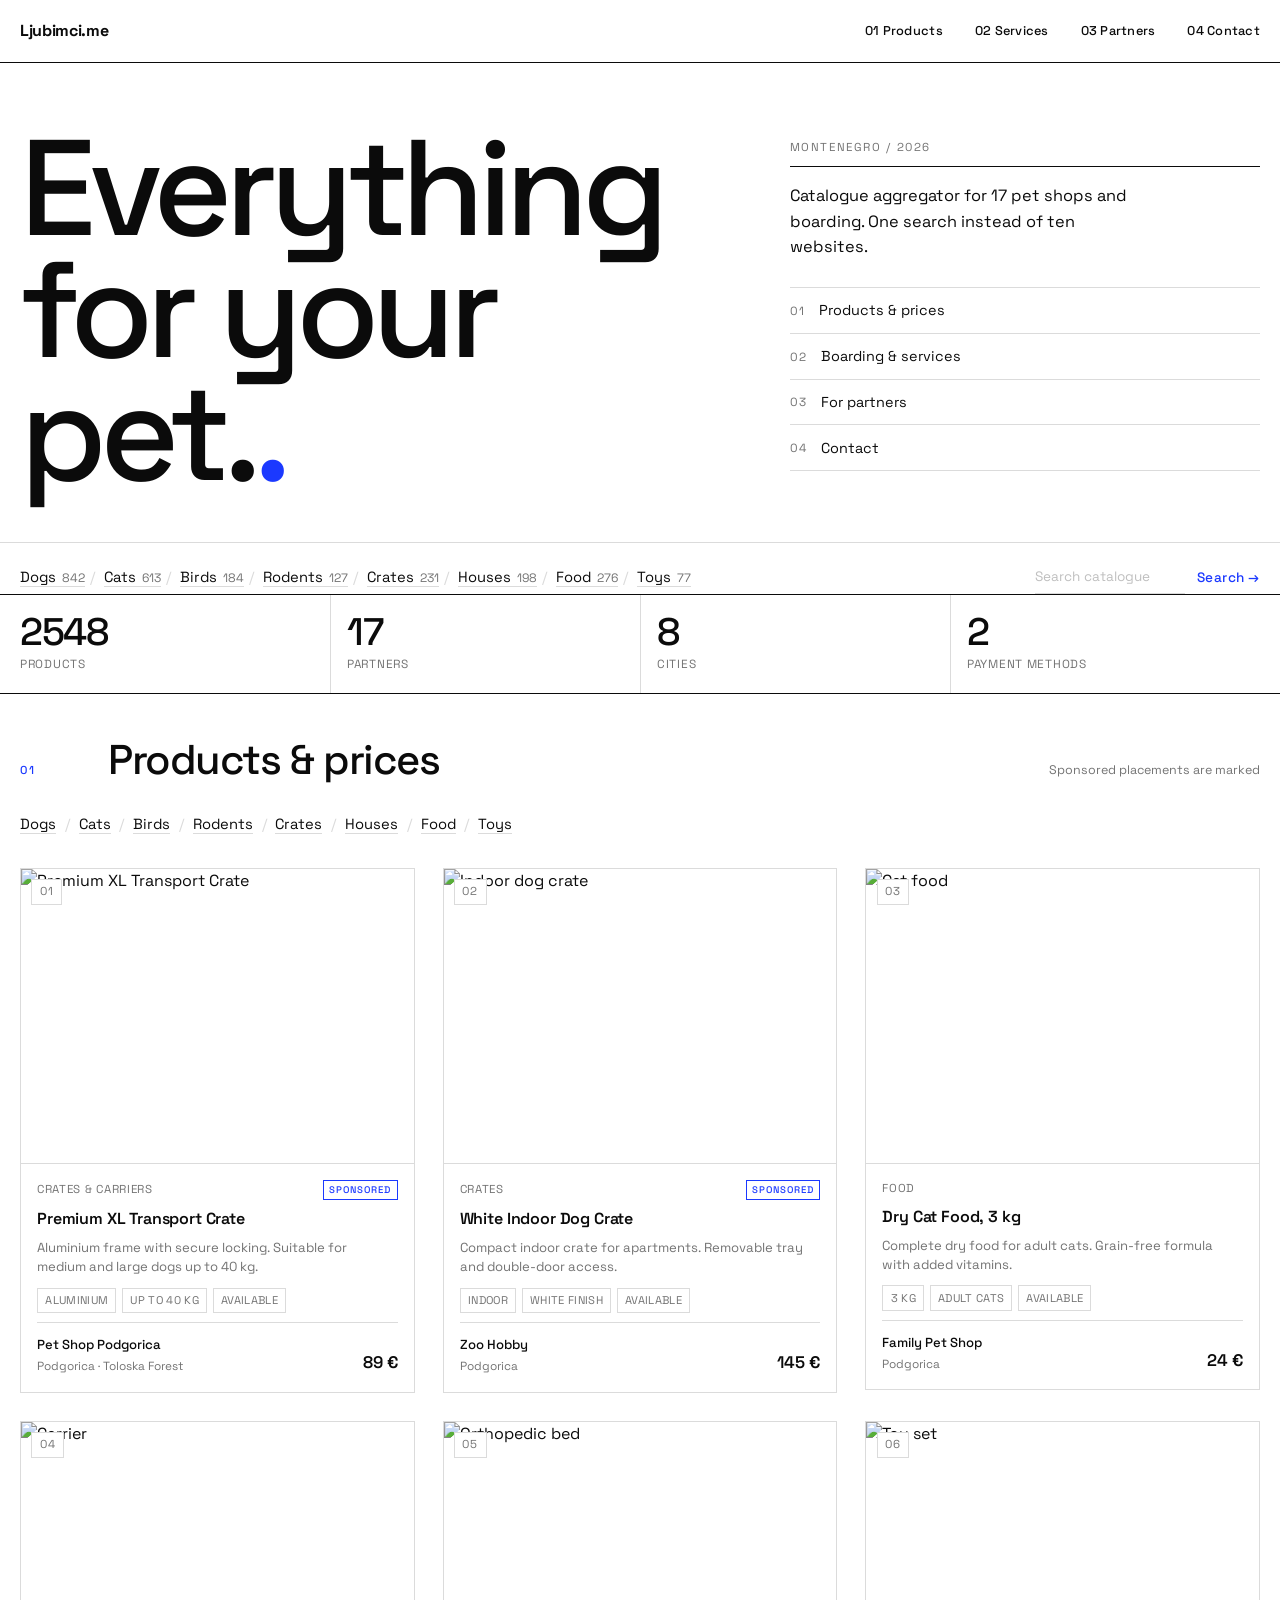
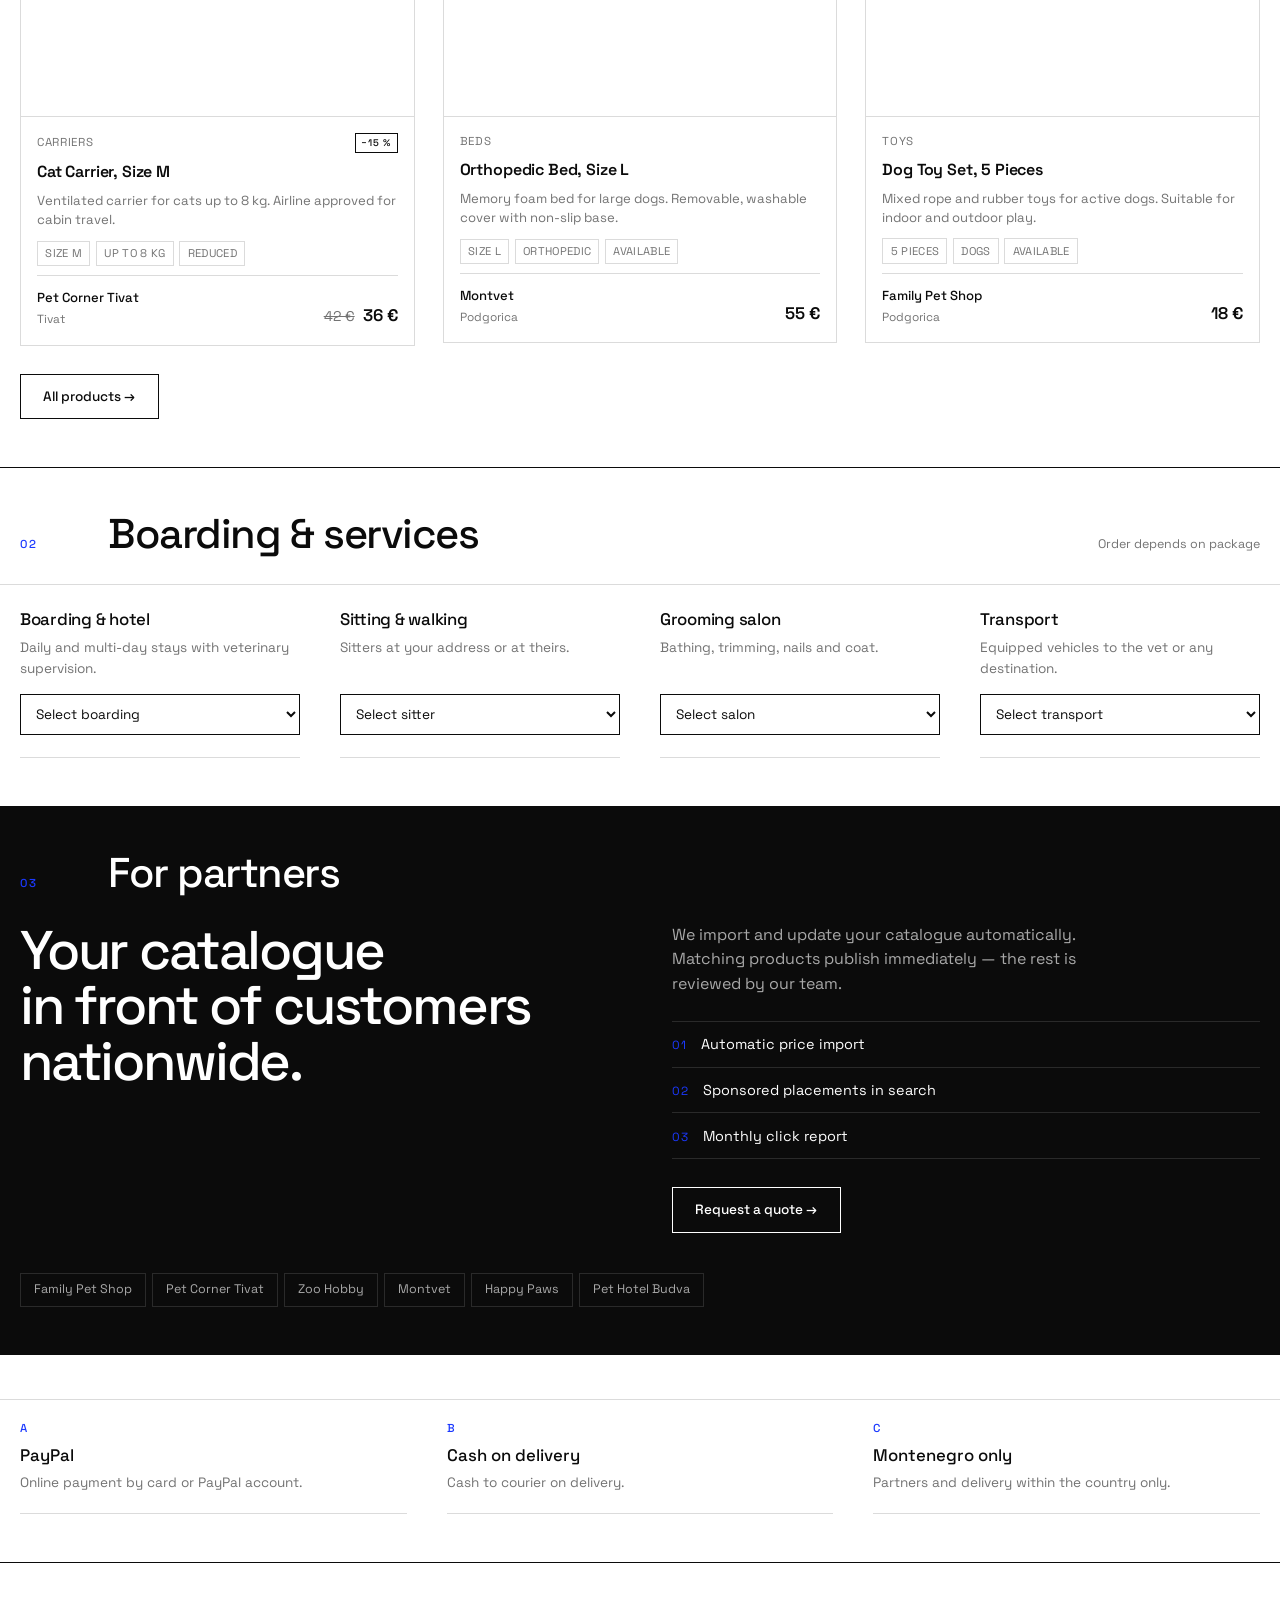
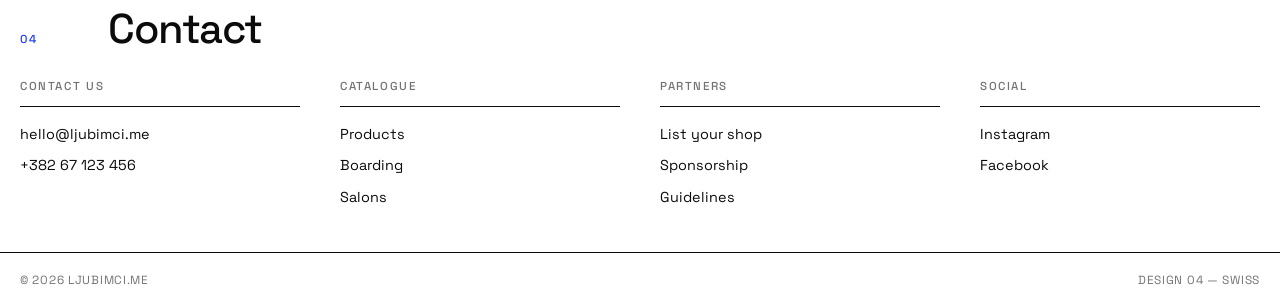
==== designs/04-swiss/index.html @ 00465221 "Add Ljubimci.me landing page prototypes hub and eight designs." ====
<!DOCTYPE html>
<html lang="en">
<head>
<meta charset="UTF-8">
<meta name="viewport" content="width=device-width, initial-scale=1.0">
<meta name="description" content="Ljubimci.me — pet products and services from across Montenegro.">
<title>Ljubimci.me — Swiss</title>
<link rel="preconnect" href="https://fonts.googleapis.com">
<link rel="preconnect" href="https://fonts.gstatic.com" crossorigin>
<link href="https://fonts.googleapis.com/css2?family=Space+Grotesk:wght@400;500;600;700&display=swap" rel="stylesheet">
<link rel="stylesheet" href="../../shared/reset.css">
<link rel="stylesheet" href="styles.css">
</head>
<body>

<header class="bar">
  <div class="grid bar__in">
    <a href="#" class="logo">Ljubimci.me</a>
    <input type="checkbox" id="nav" class="navcheck sr-only">
    <label for="nav" class="burger" aria-label="Menu"><span></span><span></span></label>
    <nav class="nav">
      <a href="#s01">01 Products</a>
      <a href="#s02">02 Services</a>
      <a href="#s03">03 Partners</a>
      <a href="#s04">04 Contact</a>
    </nav>
  </div>
</header>

<main>

  <section class="stage">
    <div class="grid stage__in">
      <h1>Everything<br>for your<br>pet.<span class="dot">.</span></h1>
      <div class="stage__side">
        <p class="meta">Montenegro / 2026</p>
        <p class="stage__text">Catalogue aggregator for 17 pet shops and boarding. One search instead of ten websites.</p>
        <ol class="toc">
          <li><a href="#s01"><span>01</span> Products & prices</a></li>
          <li><a href="#s02"><span>02</span> Boarding & services</a></li>
          <li><a href="#s03"><span>03</span> For partners</a></li>
          <li><a href="#s04"><span>04</span> Contact</a></li>
        </ol>
      </div>
    </div>

    <div class="grid stage__cats">
      <div class="stage__cats-row">
        <nav class="stage-cats" aria-label="Categories">
          <a href="#">Dogs <em>842</em></a><span>/</span>
          <a href="#">Cats <em>613</em></a><span>/</span>
          <a href="#">Birds <em>184</em></a><span>/</span>
          <a href="#">Rodents <em>127</em></a><span>/</span>
          <a href="#">Crates <em>231</em></a><span>/</span>
          <a href="#">Houses <em>198</em></a><span>/</span>
          <a href="#">Food <em>276</em></a><span>/</span>
          <a href="#">Toys <em>77</em></a>
        </nav>
        <form class="stage__search-form" role="search">
          <label class="sr-only" for="q">Search</label>
          <input id="q" type="search" placeholder="Search catalogue">
          <button type="submit">Search →</button>
        </form>
      </div>
    </div>

    <div class="grid nums">
      <div><strong>2548</strong><span>products</span></div>
      <div><strong>17</strong><span>partners</span></div>
      <div><strong>8</strong><span>cities</span></div>
      <div><strong>2</strong><span>payment methods</span></div>
    </div>
  </section>

  <section class="band" id="s01">
    <div class="grid band__head">
      <p class="num">01</p>
      <h2>Products & prices</h2>
      <p class="band__note">Sponsored placements are marked</p>
    </div>

    <div class="grid">
      <p class="cats">
        <a href="#">Dogs</a> <span>/</span>
        <a href="#">Cats</a> <span>/</span>
        <a href="#">Birds</a> <span>/</span>
        <a href="#">Rodents</a> <span>/</span>
        <a href="#">Crates</a> <span>/</span>
        <a href="#">Houses</a> <span>/</span>
        <a href="#">Food</a> <span>/</span>
        <a href="#">Toys</a>
      </p>
    </div>

    <div class="grid">
      <ul class="cards">
        <li>
          <article class="card">
            <a href="#">
              <div class="card__img">
                <img src="https://images.pexels.com/photos/28468158/pexels-photo-28468158.jpeg?auto=compress&amp;cs=tinysrgb&amp;w=700" alt="Premium XL Transport Crate">
                <span class="card__num">01</span>
              </div>
              <div class="card__body">
                <div class="card__top">
                  <span class="card__cat">Crates & carriers</span>
                  <span class="card__flag">Sponsored</span>
                </div>
                <h3>Premium XL Transport Crate</h3>
                <p class="card__desc">Aluminium frame with secure locking. Suitable for medium and large dogs up to 40 kg.</p>
                <ul class="card__specs">
                  <li>Aluminium</li>
                  <li>Up to 40 kg</li>
                  <li>Available</li>
                </ul>
                <footer class="card__foot">
                  <div>
                    <p class="card__shop">Pet Shop Podgorica</p>
                    <p class="card__loc">Podgorica · Toloska Forest</p>
                  </div>
                  <p class="card__price">89 €</p>
                </footer>
              </div>
            </a>
          </article>
        </li>
        <li>
          <article class="card">
            <a href="#">
              <div class="card__img">
                <img src="https://images.pexels.com/photos/28922232/pexels-photo-28922232.jpeg?auto=compress&amp;cs=tinysrgb&amp;w=700" alt="Indoor dog crate">
                <span class="card__num">02</span>
              </div>
              <div class="card__body">
                <div class="card__top">
                  <span class="card__cat">Crates</span>
                  <span class="card__flag">Sponsored</span>
                </div>
                <h3>White Indoor Dog Crate</h3>
                <p class="card__desc">Compact indoor crate for apartments. Removable tray and double-door access.</p>
                <ul class="card__specs">
                  <li>Indoor</li>
                  <li>White finish</li>
                  <li>Available</li>
                </ul>
                <footer class="card__foot">
                  <div>
                    <p class="card__shop">Zoo Hobby</p>
                    <p class="card__loc">Podgorica</p>
                  </div>
                  <p class="card__price">145 €</p>
                </footer>
              </div>
            </a>
          </article>
        </li>
        <li>
          <article class="card">
            <a href="#">
              <div class="card__img">
                <img src="https://images.unsplash.com/photo-1558993457-4bc6ec2c3734?w=700&amp;h=700&amp;fit=crop" alt="Cat food">
                <span class="card__num">03</span>
              </div>
              <div class="card__body">
                <div class="card__top">
                  <span class="card__cat">Food</span>
                </div>
                <h3>Dry Cat Food, 3 kg</h3>
                <p class="card__desc">Complete dry food for adult cats. Grain-free formula with added vitamins.</p>
                <ul class="card__specs">
                  <li>3 kg</li>
                  <li>Adult cats</li>
                  <li>Available</li>
                </ul>
                <footer class="card__foot">
                  <div>
                    <p class="card__shop">Family Pet Shop</p>
                    <p class="card__loc">Podgorica</p>
                  </div>
                  <p class="card__price">24 €</p>
                </footer>
              </div>
            </a>
          </article>
        </li>
        <li>
          <article class="card">
            <a href="#">
              <div class="card__img">
                <img src="https://images.pexels.com/photos/10875389/pexels-photo-10875389.jpeg?auto=compress&amp;cs=tinysrgb&amp;w=700" alt="Carrier">
                <span class="card__num">04</span>
              </div>
              <div class="card__body">
                <div class="card__top">
                  <span class="card__cat">Carriers</span>
                  <span class="card__flag card__flag--sale">−15 %</span>
                </div>
                <h3>Cat Carrier, Size M</h3>
                <p class="card__desc">Ventilated carrier for cats up to 8 kg. Airline approved for cabin travel.</p>
                <ul class="card__specs">
                  <li>Size M</li>
                  <li>Up to 8 kg</li>
                  <li>Reduced</li>
                </ul>
                <footer class="card__foot">
                  <div>
                    <p class="card__shop">Pet Corner Tivat</p>
                    <p class="card__loc">Tivat</p>
                  </div>
                  <p class="card__price"><s>42 €</s> 36 €</p>
                </footer>
              </div>
            </a>
          </article>
        </li>
        <li>
          <article class="card">
            <a href="#">
              <div class="card__img">
                <img src="https://images.unsplash.com/photo-1562039479-3d5221c1511f?w=700&amp;h=700&amp;fit=crop" alt="Orthopedic bed">
                <span class="card__num">05</span>
              </div>
              <div class="card__body">
                <div class="card__top">
                  <span class="card__cat">Beds</span>
                </div>
                <h3>Orthopedic Bed, Size L</h3>
                <p class="card__desc">Memory foam bed for large dogs. Removable, washable cover with non-slip base.</p>
                <ul class="card__specs">
                  <li>Size L</li>
                  <li>Orthopedic</li>
                  <li>Available</li>
                </ul>
                <footer class="card__foot">
                  <div>
                    <p class="card__shop">Montvet</p>
                    <p class="card__loc">Podgorica</p>
                  </div>
                  <p class="card__price">55 €</p>
                </footer>
              </div>
            </a>
          </article>
        </li>
        <li>
          <article class="card">
            <a href="#">
              <div class="card__img">
                <img src="https://images.unsplash.com/photo-1535294435445-d7249524ef2e?w=700&amp;h=700&amp;fit=crop" alt="Toy set">
                <span class="card__num">06</span>
              </div>
              <div class="card__body">
                <div class="card__top">
                  <span class="card__cat">Toys</span>
                </div>
                <h3>Dog Toy Set, 5 Pieces</h3>
                <p class="card__desc">Mixed rope and rubber toys for active dogs. Suitable for indoor and outdoor play.</p>
                <ul class="card__specs">
                  <li>5 pieces</li>
                  <li>Dogs</li>
                  <li>Available</li>
                </ul>
                <footer class="card__foot">
                  <div>
                    <p class="card__shop">Family Pet Shop</p>
                    <p class="card__loc">Podgorica</p>
                  </div>
                  <p class="card__price">18 €</p>
                </footer>
              </div>
            </a>
          </article>
        </li>
      </ul>
    </div>

    <div class="grid"><a href="#" class="ghost">All products →</a></div>
  </section>

  <section class="band" id="s02">
    <div class="grid band__head">
      <p class="num">02</p>
      <h2>Boarding & services</h2>
      <p class="band__note">Order depends on package</p>
    </div>

    <div class="grid svc">
      <article>
        <h3>Boarding & hotel</h3>
        <p>Daily and multi-day stays with veterinary supervision.</p>
        <label class="sr-only" for="s1">Select boarding</label>
        <select id="s1">
          <option>Select boarding</option>
          <option>Happy Paws, Podgorica — from 15 €/day</option>
          <option>Pet Hotel Budva — from 12 €/day</option>
          <option>Care4Pets, Nikšić — from 10 €/day</option>
        </select>
      </article>
      <article>
        <h3>Sitting & walking</h3>
        <p>Sitters at your address or at theirs.</p>
        <label class="sr-only" for="s2">Select sitter</label>
        <select id="s2">
          <option>Select sitter</option>
          <option>Pet Sitter CG — from 8 €/hr</option>
          <option>Pets on Holiday — from 7 €/hr</option>
        </select>
      </article>
      <article>
        <h3>Grooming salon</h3>
        <p>Bathing, trimming, nails and coat.</p>
        <label class="sr-only" for="s3">Select salon</label>
        <select id="s3">
          <option>Select salon</option>
          <option>Happy Paws Salon — from 20 €</option>
          <option>Pet Style Bar, Tivat — from 18 €</option>
        </select>
      </article>
      <article>
        <h3>Transport</h3>
        <p>Equipped vehicles to the vet or any destination.</p>
        <label class="sr-only" for="s4">Select transport</label>
        <select id="s4">
          <option>Select transport</option>
          <option>Happy Paws Transport — from 10 €</option>
        </select>
      </article>
    </div>
  </section>

  <section class="invert" id="s03">
    <div class="grid band__head band__head--inv">
      <p class="num">03</p>
      <h2>For partners</h2>
    </div>
    <div class="grid pitch">
      <p class="pitch__big">Your catalogue<br>in front of customers<br>nationwide.</p>
      <div class="pitch__body">
        <p>We import and update your catalogue automatically. Matching products publish immediately — the rest is reviewed by our team.</p>
        <ul class="list">
          <li><span>01</span> Automatic price import</li>
          <li><span>02</span> Sponsored placements in search</li>
          <li><span>03</span> Monthly click report</li>
        </ul>
        <a href="#s04" class="ghost ghost--inv">Request a quote →</a>
      </div>
    </div>
    <div class="grid roster">
      <span>Family Pet Shop</span>
      <span>Pet Corner Tivat</span>
      <span>Zoo Hobby</span>
      <span>Montvet</span>
      <span>Happy Paws</span>
      <span>Pet Hotel Budva</span>
    </div>
  </section>

  <section class="band">
    <div class="grid pay">
      <div><p class="num">A</p><h3>PayPal</h3><p>Online payment by card or PayPal account.</p></div>
      <div><p class="num">B</p><h3>Cash on delivery</h3><p>Cash to courier on delivery.</p></div>
      <div><p class="num">C</p><h3>Montenegro only</h3><p>Partners and delivery within the country only.</p></div>
    </div>
  </section>

</main>

<footer class="foot" id="s04">
  <div class="grid band__head">
    <p class="num">04</p>
    <h2>Contact</h2>
  </div>
  <div class="grid foot__grid">
    <div><h4>Contact us</h4><a href="mailto:hello@ljubimci.me">hello@ljubimci.me</a><a href="tel:+38267123456">+382 67 123 456</a></div>
    <div><h4>Catalogue</h4><a href="#s01">Products</a><a href="#s02">Boarding</a><a href="#s02">Salons</a></div>
    <div><h4>Partners</h4><a href="#s03">List your shop</a><a href="#s03">Sponsorship</a><a href="#s03">Guidelines</a></div>
    <div><h4>Social</h4><a href="#">Instagram</a><a href="#">Facebook</a></div>
  </div>
  <div class="grid foot__base"><p>© 2026 Ljubimci.me</p><p>Design 04 — Swiss</p></div>
</footer>

</body>
</html>
---- designs/04-swiss/styles.css ----
/* ==========================================================================
   Design 04 — Swiss
   Hairline grid, oversized type, numbered sections, product list rows.
   No shadows, no rounded corners, one accent colour.
   ========================================================================== */

:root {
  --ink: #0B0B0B;
  --paper: #FFFFFF;
  --accent: #1B39FF;
  --line: #DBDBDB;
  --muted: #737373;
  --font: 'Space Grotesk', system-ui, sans-serif;
  --grid: 1280px;
  --pad: 1.25rem;
}

body {
  font-family: var(--font);
  background: var(--paper);
  color: var(--ink);
  line-height: 1.55;
  font-size: 16px;
}

.grid {
  width: 100%;
  max-width: var(--grid);
  margin-inline: auto;
  padding-inline: var(--pad);
}

::selection { background: var(--accent); color: #fff; }

/* --- bar ---------------------------------------------------------------- */
.bar { border-bottom: 1px solid var(--ink); position: sticky; top: 0; background: var(--paper); z-index: 60; }

.bar__in {
  display: flex;
  align-items: center;
  justify-content: space-between;
  gap: 1rem;
  min-height: 62px;
}

.logo { font-size: 1rem; font-weight: 700; letter-spacing: -0.02em; }

.nav { display: none; gap: 2rem; }

.nav a {
  font-size: 0.8rem;
  font-weight: 500;
  letter-spacing: 0.02em;
  position: relative;
}

.nav a::after {
  content: '';
  position: absolute;
  left: 0; right: 100%;
  bottom: -3px;
  height: 1.5px;
  background: var(--accent);
  transition: right 0.3s cubic-bezier(0.2, 0.7, 0.3, 1);
}

.nav a:hover::after { right: 0; }
.nav a:hover { color: var(--accent); }

.burger { display: grid; gap: 6px; padding: 0.5rem 0; cursor: pointer; }
.burger span { width: 24px; height: 1.5px; background: var(--ink); transition: transform 0.25s; }
.navcheck:checked ~ .burger span:first-child { transform: translateY(3.75px) rotate(45deg); }
.navcheck:checked ~ .burger span:last-child { transform: translateY(-3.75px) rotate(-45deg); }

.navcheck:checked ~ .nav {
  display: grid;
  position: absolute;
  inset: 62px 0 auto;
  background: var(--paper);
  border-bottom: 1px solid var(--ink);
  padding: 0 var(--pad);
}

.navcheck:checked ~ .nav a { padding-block: 0.9rem; border-bottom: 1px solid var(--line); font-size: 0.95rem; }
.navcheck:checked ~ .nav a:last-child { border-bottom: 0; }

/* --- stage -------------------------------------------------------------- */
.stage {
  position: relative;
  isolation: isolate;
  border-bottom: 1px solid var(--ink);
  background-color: var(--paper);
  background-image: url('https://images.unsplash.com/photo-1587300003388-59208cc962cb?w=1600&h=900&fit=crop');
  background-size: cover;
  background-position: center right;
}

.stage::before {
  content: '';
  position: absolute;
  inset: 0;
  z-index: 0;
  background: linear-gradient(
    90deg,
    rgba(255, 255, 255, 0.97) 0%,
    rgba(255, 255, 255, 0.9) 42%,
    rgba(255, 255, 255, 0.72) 68%,
    rgba(255, 255, 255, 0.55) 100%
  );
}

.stage > * { position: relative; z-index: 1; }

.stage__in { display: grid; gap: 2rem; padding-block: 2.5rem 2rem; }

.stage h1 {
  font-size: clamp(3rem, 15vw, 8.5rem);
  font-weight: 500;
  line-height: 0.9;
  letter-spacing: -0.055em;
}

.dot { color: var(--accent); }

.meta {
  font-size: 0.72rem;
  letter-spacing: 0.14em;
  text-transform: uppercase;
  color: var(--muted);
  padding-bottom: 0.6rem;
  border-bottom: 1px solid var(--ink);
  margin-bottom: 1rem;
}

.stage__text { font-size: 1.02rem; max-width: 36ch; margin-bottom: 1.75rem; }

.toc { display: grid; }
.toc li { border-top: 1px solid var(--line); }
.toc li:last-child { border-bottom: 1px solid var(--line); }

.toc a {
  display: flex;
  gap: 0.9rem;
  padding: 0.7rem 0;
  font-size: 0.9rem;
  transition: padding-left 0.25s, color 0.25s;
}

.toc a:hover { padding-left: 0.5rem; color: var(--accent); }
.toc span { color: var(--muted); font-size: 0.74rem; letter-spacing: 0.08em; padding-top: 0.15rem; }

.stage__cats {
  border-top: 1px solid var(--line);
  padding-block: 1.1rem 0;
}

.stage__cats-row {
  display: flex;
  flex-wrap: wrap;
  align-items: center;
  justify-content: space-between;
  gap: 1rem 1.5rem;
}

.stage-cats {
  flex: 1;
  min-width: min(100%, 260px);
  font-size: 0.92rem;
  line-height: 1.9;
}

.stage-cats a { border-bottom: 1px solid var(--line); }
.stage-cats a:hover { color: var(--accent); border-color: var(--accent); }
.stage-cats span { color: var(--line); margin-inline: 0.3rem; }

.stage-cats em {
  font-style: normal;
  font-size: 0.76rem;
  color: var(--muted);
  margin-left: 0.15rem;
}

.stage__search-form {
  display: flex;
  align-items: center;
  gap: 0.75rem;
  flex-shrink: 0;
}

.stage__search-form input {
  border: 0;
  border-bottom: 1px solid var(--line);
  padding: 0.35rem 0;
  font-size: 0.85rem;
  font-family: inherit;
  width: min(150px, 34vw);
}

.stage__search-form input::placeholder { color: #BFBFBF; }
.stage__search-form input:focus { outline: none; border-color: var(--accent); }

.stage__search-form button {
  font-family: inherit;
  font-size: 0.85rem;
  font-weight: 500;
  letter-spacing: 0.04em;
  color: var(--accent);
  white-space: nowrap;
}

.stage__search-form button:hover { text-decoration: underline; }

.nums {
  display: grid;
  grid-template-columns: repeat(2, 1fr);
  border-top: 1px solid var(--ink);
}

.nums > div { padding: 1.1rem 0; }
.nums > div + div { border-left: 1px solid var(--line); padding-left: 1rem; }
.nums > div:nth-child(3) { border-left: 0; padding-left: 0; border-top: 1px solid var(--line); }
.nums > div:nth-child(4) { border-top: 1px solid var(--line); }

.nums strong {
  display: block;
  font-size: clamp(1.6rem, 4vw, 2.4rem);
  font-weight: 500;
  letter-spacing: -0.035em;
  line-height: 1;
}

.nums span { font-size: 0.74rem; letter-spacing: 0.06em; text-transform: uppercase; color: var(--muted); }

/* --- bands -------------------------------------------------------------- */
.band { border-bottom: 1px solid var(--ink); padding-block: 2.75rem 3rem; }

.band__head {
  display: grid;
  gap: 0.25rem;
  margin-bottom: 1.75rem;
}

.num {
  font-size: 0.72rem;
  font-weight: 500;
  letter-spacing: 0.16em;
  color: var(--accent);
}

.band__head h2 {
  font-size: clamp(1.5rem, 4.5vw, 2.6rem);
  font-weight: 500;
  letter-spacing: -0.035em;
  line-height: 1.05;
}

.band__note { font-size: 0.78rem; color: var(--muted); }

/* --- category inline links ---------------------------------------------- */
.cats { font-size: 0.92rem; line-height: 2; margin-bottom: 1.75rem; }
.cats a { border-bottom: 1px solid var(--line); }
.cats a:hover { color: var(--accent); border-color: var(--accent); }
.cats span { color: var(--line); margin-inline: 0.3rem; }

/* --- product cards ------------------------------------------------------ */
.cards {
  display: grid;
  grid-template-columns: 1fr;
  gap: 1.25rem;
  margin-bottom: 1.75rem;
}

.card {
  background: var(--paper);
  border: 1px solid var(--line);
}

.card a {
  display: flex;
  flex-direction: column;
  height: 100%;
  transition: background 0.2s;
}

.card a:hover { background: #F6F7FF; }

.card__img {
  position: relative;
  border-bottom: 1px solid var(--line);
}

.card__img img {
  display: block;
  width: 100%;
  aspect-ratio: 4 / 3;
  object-fit: cover;
  transition: filter 0.3s;
}

.card a:hover .card__img img { filter: saturate(1.08); }

.card__num {
  position: absolute;
  top: 0.65rem;
  left: 0.65rem;
  font-size: 0.72rem;
  letter-spacing: 0.1em;
  color: var(--muted);
  background: var(--paper);
  padding: 0.2rem 0.45rem;
  border: 1px solid var(--line);
}

.card__body {
  display: flex;
  flex-direction: column;
  flex: 1;
  padding: 1rem;
  gap: 0.55rem;
}

.card__top {
  display: flex;
  align-items: center;
  justify-content: space-between;
  gap: 0.5rem;
}

.card__cat {
  font-size: 0.72rem;
  letter-spacing: 0.06em;
  text-transform: uppercase;
  color: var(--muted);
}

.card__flag {
  font-size: 0.6rem;
  font-weight: 500;
  letter-spacing: 0.1em;
  text-transform: uppercase;
  color: var(--accent);
  border: 1px solid var(--accent);
  padding: 0.1rem 0.35rem;
  white-space: nowrap;
}

.card__flag--sale { color: var(--ink); border-color: var(--ink); }

.card h3 {
  font-size: 1rem;
  font-weight: 600;
  line-height: 1.3;
  letter-spacing: -0.01em;
}

.card__desc {
  font-size: 0.82rem;
  color: var(--muted);
  line-height: 1.45;
}

.card__specs {
  display: flex;
  flex-wrap: wrap;
  gap: 0.35rem;
  margin-top: 0.15rem;
}

.card__specs li {
  font-size: 0.7rem;
  letter-spacing: 0.03em;
  text-transform: uppercase;
  border: 1px solid var(--line);
  padding: 0.2rem 0.45rem;
  color: var(--muted);
}

.card__foot {
  display: flex;
  align-items: flex-end;
  justify-content: space-between;
  gap: 0.75rem;
  margin-top: auto;
  padding-top: 0.75rem;
  border-top: 1px solid var(--line);
}

.card__shop { font-size: 0.82rem; font-weight: 500; }
.card__loc { font-size: 0.74rem; color: var(--muted); margin-top: 0.1rem; }

.card__price {
  font-size: 1.05rem;
  font-weight: 600;
  white-space: nowrap;
}

.card__price s { color: var(--muted); font-weight: 400; font-size: 0.88rem; margin-right: 0.25rem; }

.ghost {
  display: inline-block;
  font-size: 0.85rem;
  font-weight: 500;
  border: 1px solid var(--ink);
  padding: 0.7rem 1.4rem;
  transition: background 0.25s, color 0.25s;
}

.ghost:hover { background: var(--ink); color: var(--paper); }
.ghost--inv { border-color: var(--paper); }
.ghost--inv:hover { background: var(--paper); color: var(--ink); }

/* --- services ----------------------------------------------------------- */
.svc { display: grid; gap: 0; border-top: 1px solid var(--line); align-items: stretch; }
.svc article {
  display: flex;
  flex-direction: column;
  height: 100%;
  border-bottom: 1px solid var(--line);
  padding-block: 1.35rem;
}
.svc h3 { font-size: 1.05rem; font-weight: 500; letter-spacing: -0.015em; margin-bottom: 0.3rem; }
.svc p { font-size: 0.85rem; color: var(--muted); margin-bottom: 0.9rem; flex: 1; }

.svc select {
  width: 100%;
  margin-top: auto;
  border: 1px solid var(--ink);
  background: var(--paper);
  padding: 0.65rem 0.7rem;
  font-family: inherit;
  font-size: 0.85rem;
}

.svc select:focus { outline: 2px solid var(--accent); outline-offset: -2px; }

/* --- invert block ------------------------------------------------------- */
.invert {
  position: relative;
  isolation: isolate;
  background-color: var(--ink);
  background-image: url('https://images.unsplash.com/photo-1601758228041-f3b2795255f1?w=1600&h=900&fit=crop');
  background-size: cover;
  background-position: center;
  color: var(--paper);
  padding-block: 2.75rem 3rem;
}

.invert::before {
  content: '';
  position: absolute;
  inset: 0;
  z-index: 0;
  background: linear-gradient(
    120deg,
    rgba(11, 11, 11, 0.94) 0%,
    rgba(11, 11, 11, 0.88) 45%,
    rgba(11, 11, 11, 0.78) 100%
  );
}

.invert > * { position: relative; z-index: 1; }
.band__head--inv h2 { color: var(--paper); }
.pitch { display: grid; gap: 2rem; margin-bottom: 2.5rem; }

.pitch__big {
  font-size: clamp(1.75rem, 6vw, 3.4rem);
  font-weight: 500;
  line-height: 1.02;
  letter-spacing: -0.04em;
}

.pitch__body > p { color: #A8A8A8; max-width: 44ch; margin-bottom: 1.5rem; }

.list { display: grid; margin-bottom: 1.75rem; border-top: 1px solid #2A2A2A; }

.list li {
  display: flex;
  gap: 0.85rem;
  padding: 0.7rem 0;
  border-bottom: 1px solid #2A2A2A;
  font-size: 0.9rem;
}

.list span { color: var(--accent); font-size: 0.74rem; letter-spacing: 0.08em; padding-top: 0.2rem; }

.roster { display: flex; flex-wrap: wrap; gap: 0.4rem; }

.roster span {
  border: 1px solid #2A2A2A;
  padding: 0.4rem 0.8rem;
  font-size: 0.78rem;
  color: #A8A8A8;
}

/* --- payment ------------------------------------------------------------ */
.pay { display: grid; gap: 0; border-top: 1px solid var(--line); }
.pay > div { border-bottom: 1px solid var(--line); padding-block: 1.25rem; }
.pay h3 { font-size: 1.05rem; font-weight: 500; margin: 0.3rem 0 0.2rem; }
.pay p:last-child { font-size: 0.85rem; color: var(--muted); max-width: 34ch; }

/* --- footer ------------------------------------------------------------- */
.foot { padding-block: 2.75rem 0; }
.foot__grid { display: grid; gap: 1.75rem; padding-bottom: 2.5rem; }

.foot h4 {
  font-size: 0.72rem;
  font-weight: 500;
  letter-spacing: 0.14em;
  text-transform: uppercase;
  color: var(--muted);
  padding-bottom: 0.6rem;
  border-bottom: 1px solid var(--ink);
  margin-bottom: 0.75rem;
}

.foot__grid a { display: block; font-size: 0.9rem; padding-block: 0.28rem; }
.foot__grid a:hover { color: var(--accent); }

.foot__base {
  display: flex;
  justify-content: space-between;
  gap: 1rem;
  border-top: 1px solid var(--ink);
  padding-block: 1.1rem;
  font-size: 0.74rem;
  letter-spacing: 0.06em;
  text-transform: uppercase;
  color: var(--muted);
}

/* --- breakpoints -------------------------------------------------------- */
@media (min-width: 640px) {
  .nums { grid-template-columns: repeat(4, 1fr); }
  .nums > div:nth-child(3), .nums > div:nth-child(4) { border-top: 0; }
  .nums > div:nth-child(3) { border-left: 1px solid var(--line); padding-left: 1rem; }

  .stage-cats { line-height: 2.1; }

  .svc { grid-template-columns: 1fr 1fr; column-gap: 2.5rem; }
  .pay { grid-template-columns: repeat(3, 1fr); column-gap: 2.5rem; }
  .foot__grid { grid-template-columns: repeat(2, 1fr); column-gap: 2.5rem; }

  .cards { grid-template-columns: repeat(2, minmax(0, 1fr)); gap: 1.5rem; }
}

@media (min-width: 1024px) {
  .burger { display: none; }
  .nav { display: flex; }
  .navcheck:checked ~ .nav { position: static; inset: auto; display: flex; border: 0; padding: 0; }
  .navcheck:checked ~ .nav a { border: 0; padding-block: 0; font-size: 0.8rem; }

  .stage__in { grid-template-columns: minmax(0, 1.5fr) minmax(0, 1fr); gap: 4rem; padding-block: 4rem 3rem; }
  .stage__side { padding-top: 0.75rem; }

  .band__head { grid-template-columns: 4rem minmax(0, 1fr) auto; align-items: baseline; gap: 1.5rem; }
  .band__note { text-align: right; }

  .cards { grid-template-columns: repeat(3, minmax(0, 1fr)); gap: 1.75rem; }

  .svc { grid-template-columns: repeat(4, 1fr); column-gap: 2.5rem; }
  .pitch { grid-template-columns: minmax(0, 1fr) minmax(0, 1fr); gap: 4rem; }
  .foot__grid { grid-template-columns: repeat(4, 1fr); column-gap: 2.5rem; }
}
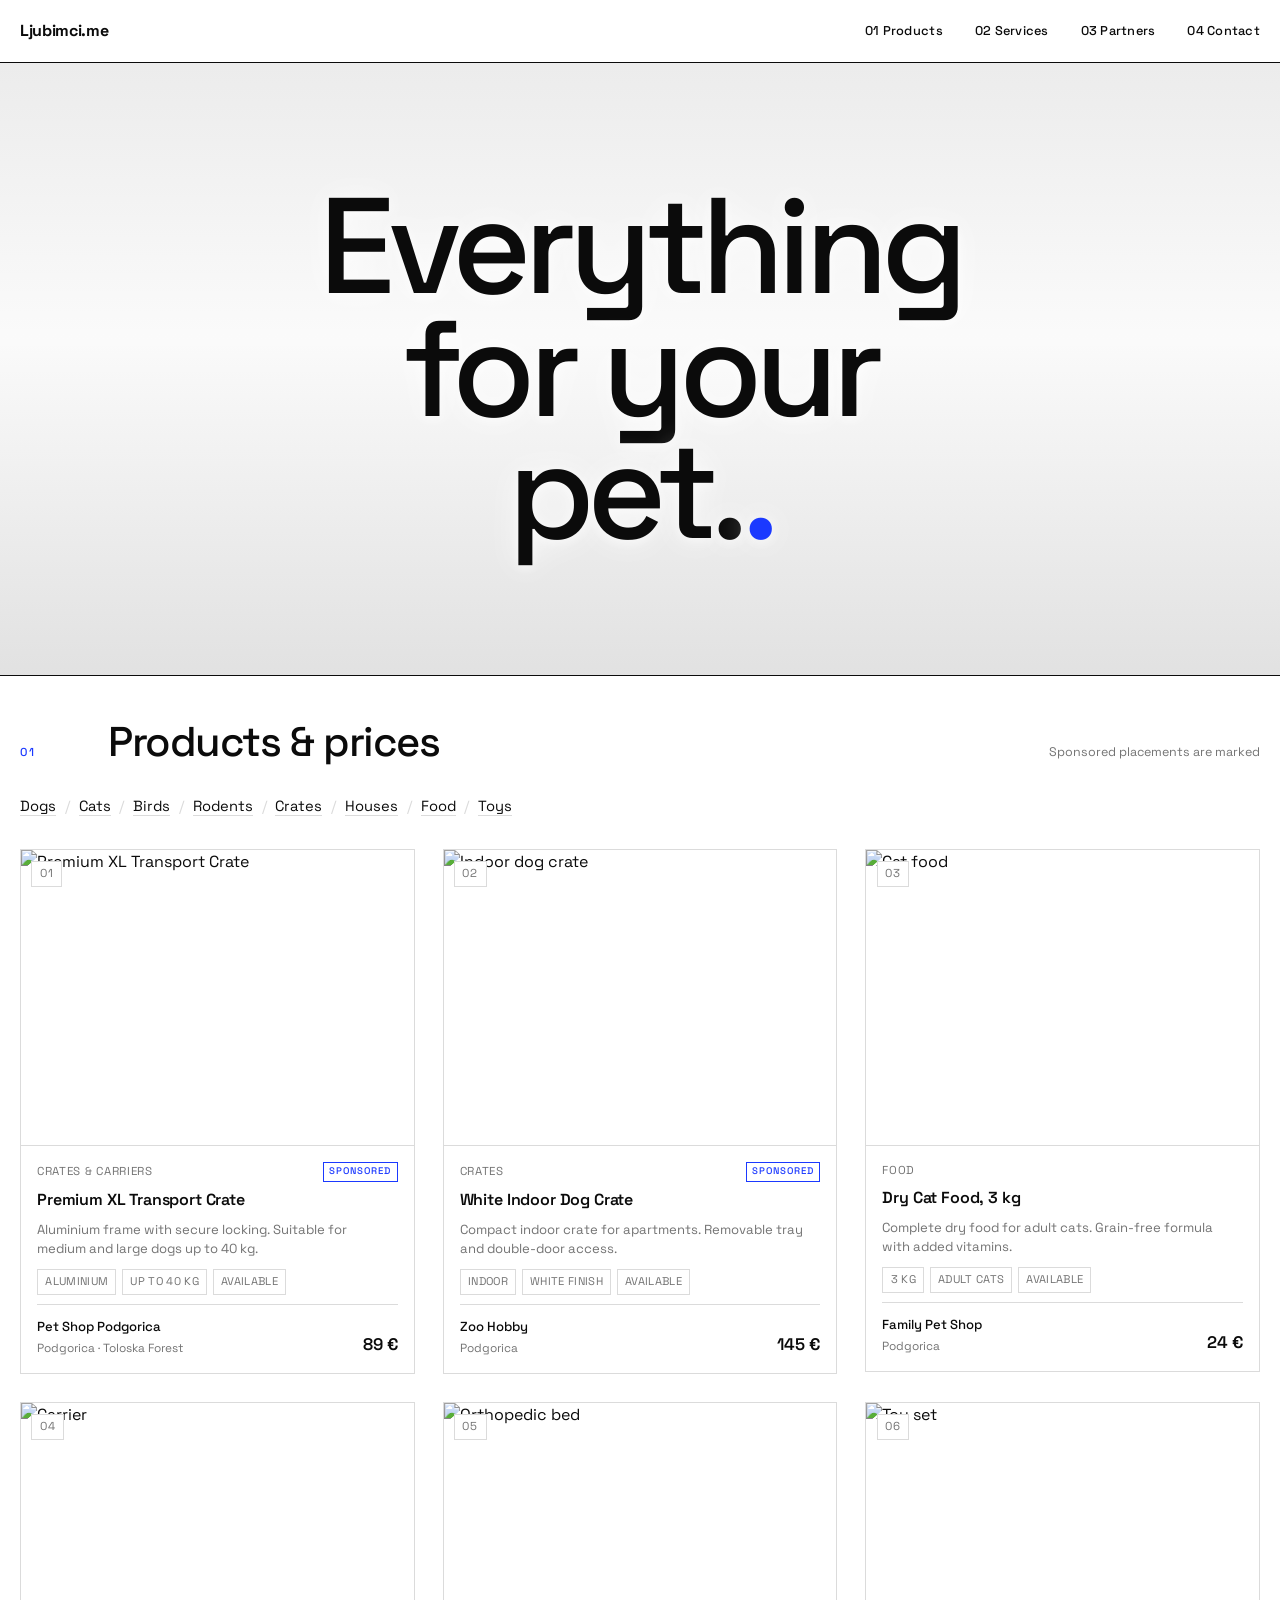
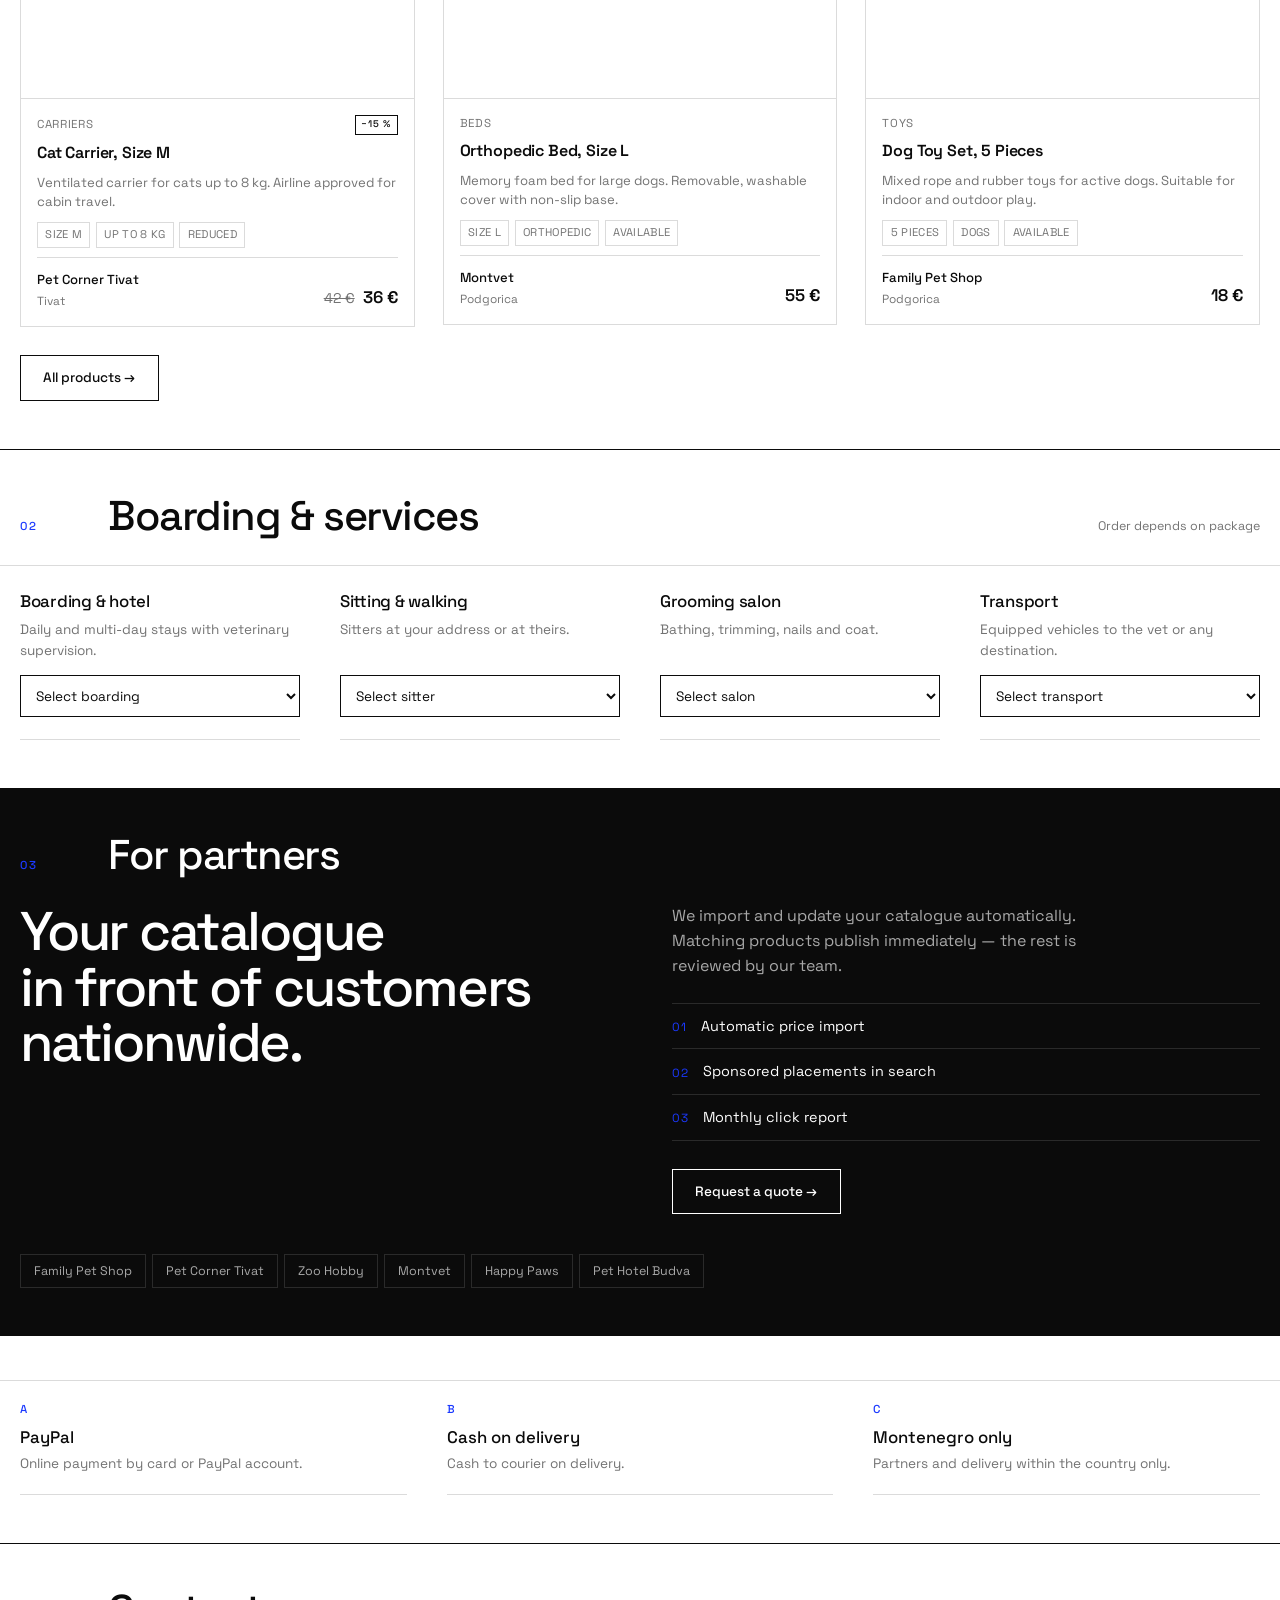
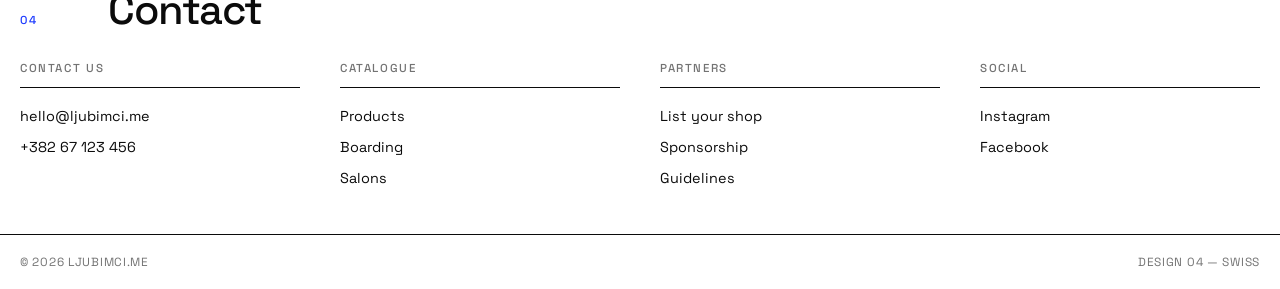
==== commit 9bb5dfa7: "Simplify Swiss hero and make Bento sections more visual. Center the Swiss hero on a clearer backgrou" ====
--- a/designs/04-swiss/index.html
+++ b/designs/04-swiss/index.html
@@ -32,43 +32,6 @@
   <section class="stage">
     <div class="grid stage__in">
       <h1>Everything<br>for your<br>pet.<span class="dot">.</span></h1>
-      <div class="stage__side">
-        <p class="meta">Montenegro / 2026</p>
-        <p class="stage__text">Catalogue aggregator for 17 pet shops and boarding. One search instead of ten websites.</p>
-        <ol class="toc">
-          <li><a href="#s01"><span>01</span> Products & prices</a></li>
-          <li><a href="#s02"><span>02</span> Boarding & services</a></li>
-          <li><a href="#s03"><span>03</span> For partners</a></li>
-          <li><a href="#s04"><span>04</span> Contact</a></li>
-        </ol>
-      </div>
-    </div>
-
-    <div class="grid stage__cats">
-      <div class="stage__cats-row">
-        <nav class="stage-cats" aria-label="Categories">
-          <a href="#">Dogs <em>842</em></a><span>/</span>
-          <a href="#">Cats <em>613</em></a><span>/</span>
-          <a href="#">Birds <em>184</em></a><span>/</span>
-          <a href="#">Rodents <em>127</em></a><span>/</span>
-          <a href="#">Crates <em>231</em></a><span>/</span>
-          <a href="#">Houses <em>198</em></a><span>/</span>
-          <a href="#">Food <em>276</em></a><span>/</span>
-          <a href="#">Toys <em>77</em></a>
-        </nav>
-        <form class="stage__search-form" role="search">
-          <label class="sr-only" for="q">Search</label>
-          <input id="q" type="search" placeholder="Search catalogue">
-          <button type="submit">Search →</button>
-        </form>
-      </div>
-    </div>
-
-    <div class="grid nums">
-      <div><strong>2548</strong><span>products</span></div>
-      <div><strong>17</strong><span>partners</span></div>
-      <div><strong>8</strong><span>cities</span></div>
-      <div><strong>2</strong><span>payment methods</span></div>
     </div>
   </section>
 
--- a/designs/04-swiss/styles.css
+++ b/designs/04-swiss/styles.css
@@ -101,23 +101,32 @@
   inset: 0;
   z-index: 0;
   background: linear-gradient(
-    90deg,
-    rgba(255, 255, 255, 0.97) 0%,
-    rgba(255, 255, 255, 0.9) 42%,
-    rgba(255, 255, 255, 0.72) 68%,
-    rgba(255, 255, 255, 0.55) 100%
+    180deg,
+    rgba(11, 11, 11, 0.08) 0%,
+    rgba(11, 11, 11, 0.02) 45%,
+    rgba(11, 11, 11, 0.12) 100%
   );
 }
 
 .stage > * { position: relative; z-index: 1; }
 
-.stage__in { display: grid; gap: 2rem; padding-block: 2.5rem 2rem; }
+.stage__in {
+  display: flex;
+  align-items: center;
+  justify-content: center;
+  min-height: clamp(420px, 68vh, 760px);
+  padding-block: 3rem;
+  text-align: center;
+}
 
 .stage h1 {
   font-size: clamp(3rem, 15vw, 8.5rem);
   font-weight: 500;
   line-height: 0.9;
   letter-spacing: -0.055em;
+  text-shadow:
+    0 0 32px rgba(255, 255, 255, 0.85),
+    0 2px 12px rgba(255, 255, 255, 0.65);
 }
 
 .dot { color: var(--accent); }
@@ -549,9 +558,6 @@
   .navcheck:checked ~ .nav { position: static; inset: auto; display: flex; border: 0; padding: 0; }
   .navcheck:checked ~ .nav a { border: 0; padding-block: 0; font-size: 0.8rem; }
 
-  .stage__in { grid-template-columns: minmax(0, 1.5fr) minmax(0, 1fr); gap: 4rem; padding-block: 4rem 3rem; }
-  .stage__side { padding-top: 0.75rem; }
-
   .band__head { grid-template-columns: 4rem minmax(0, 1fr) auto; align-items: baseline; gap: 1.5rem; }
   .band__note { text-align: right; }
 
